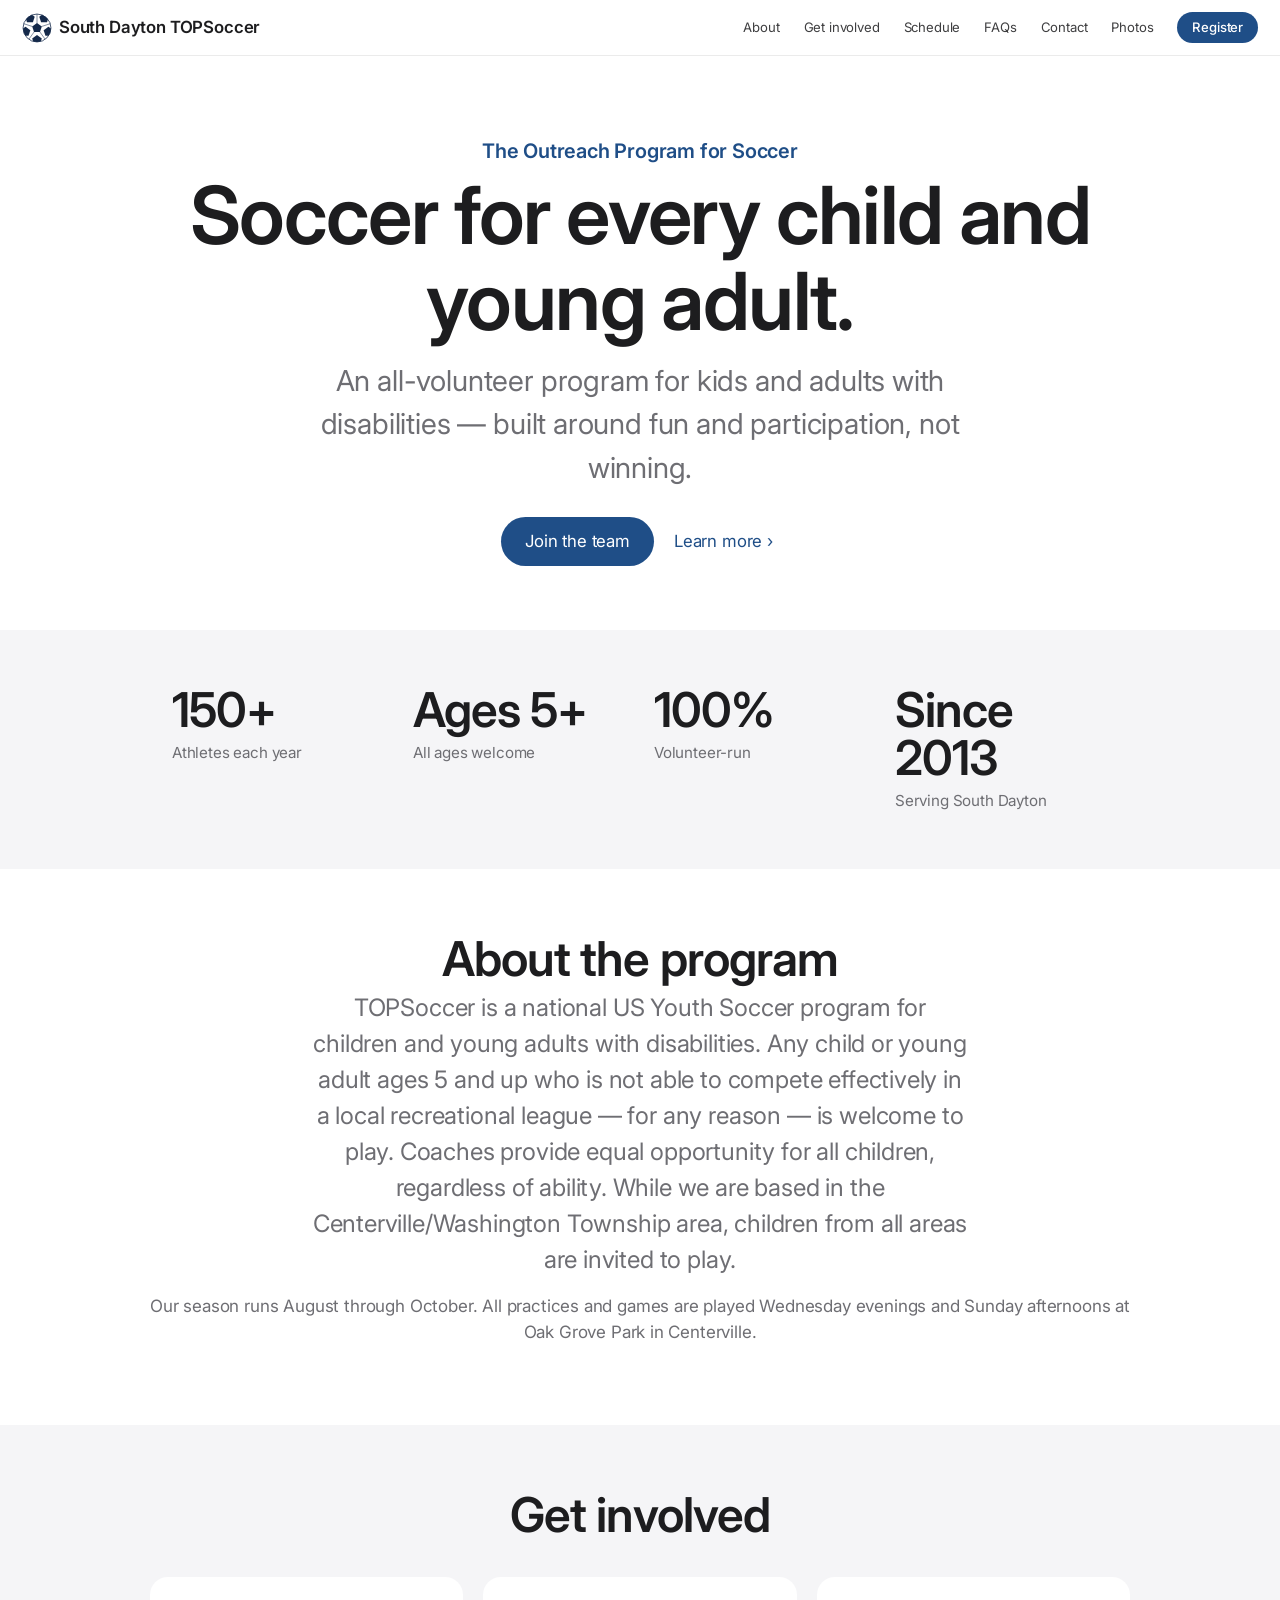
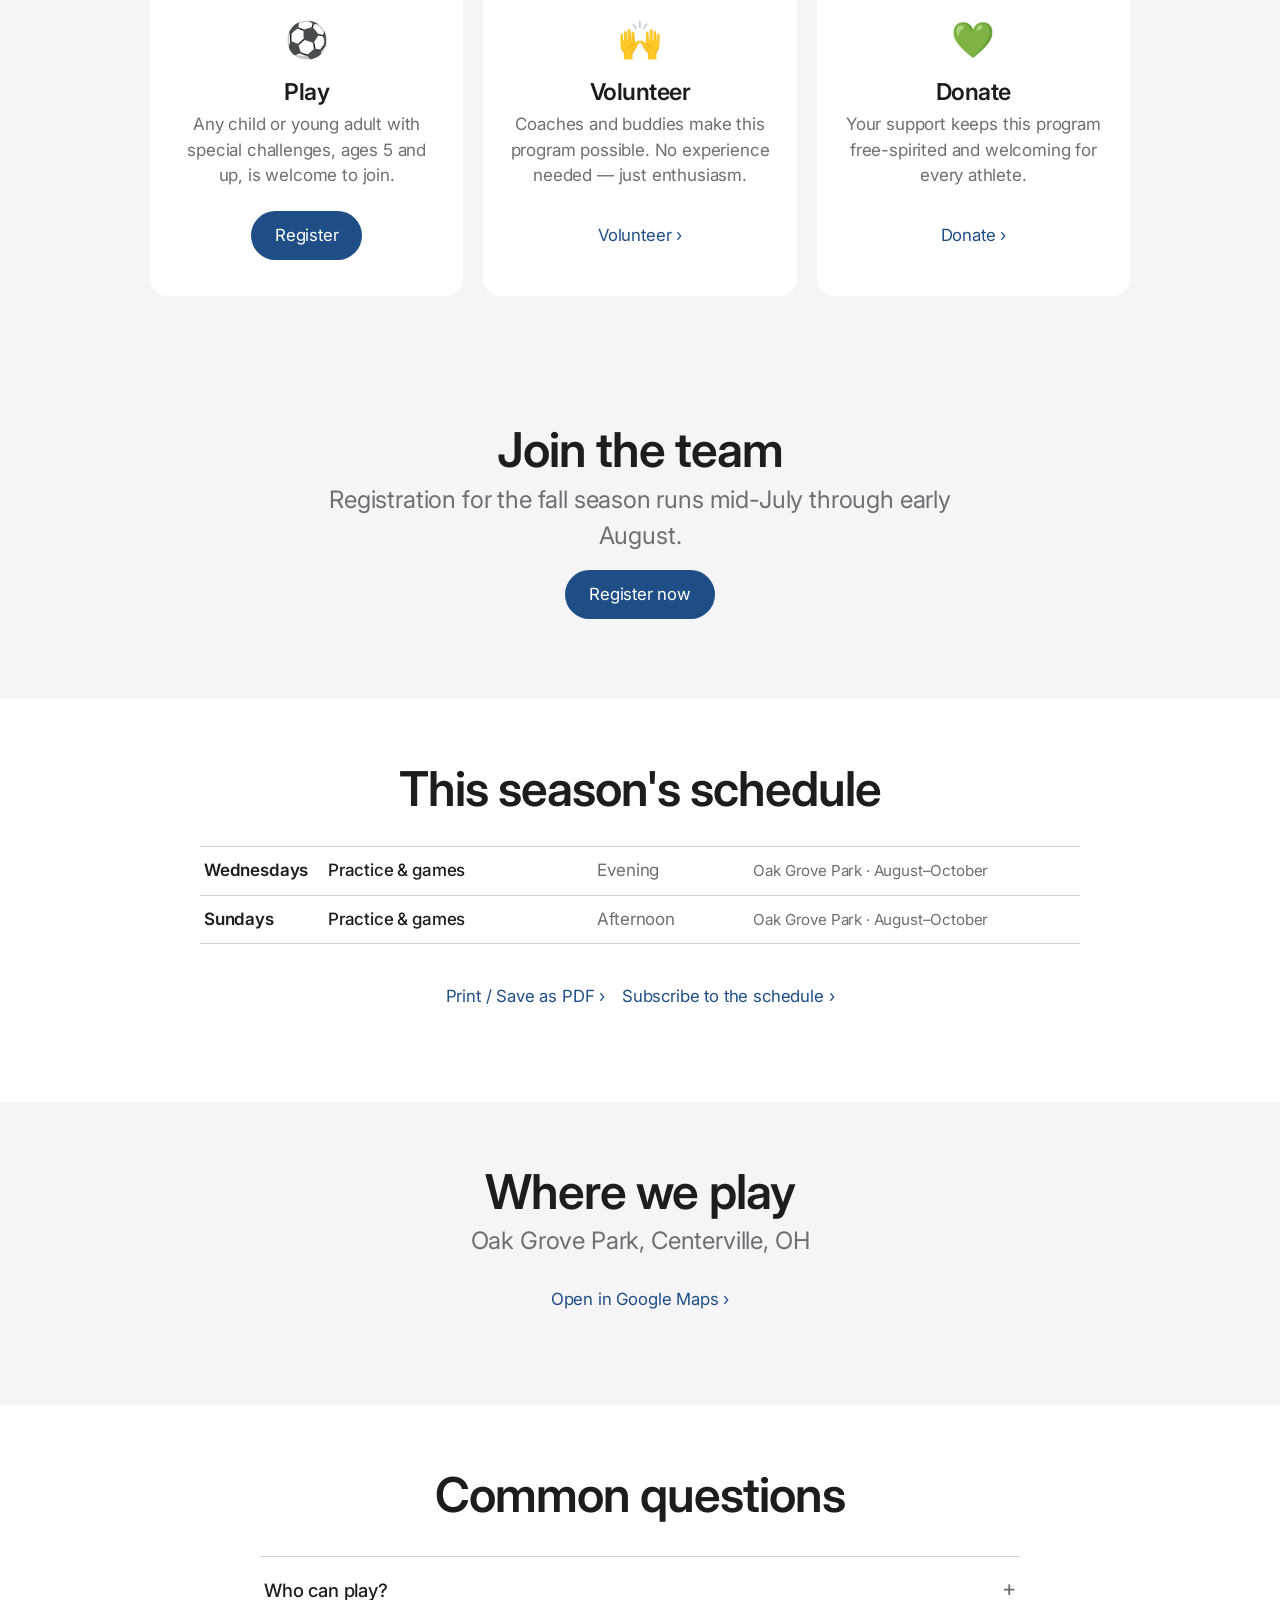
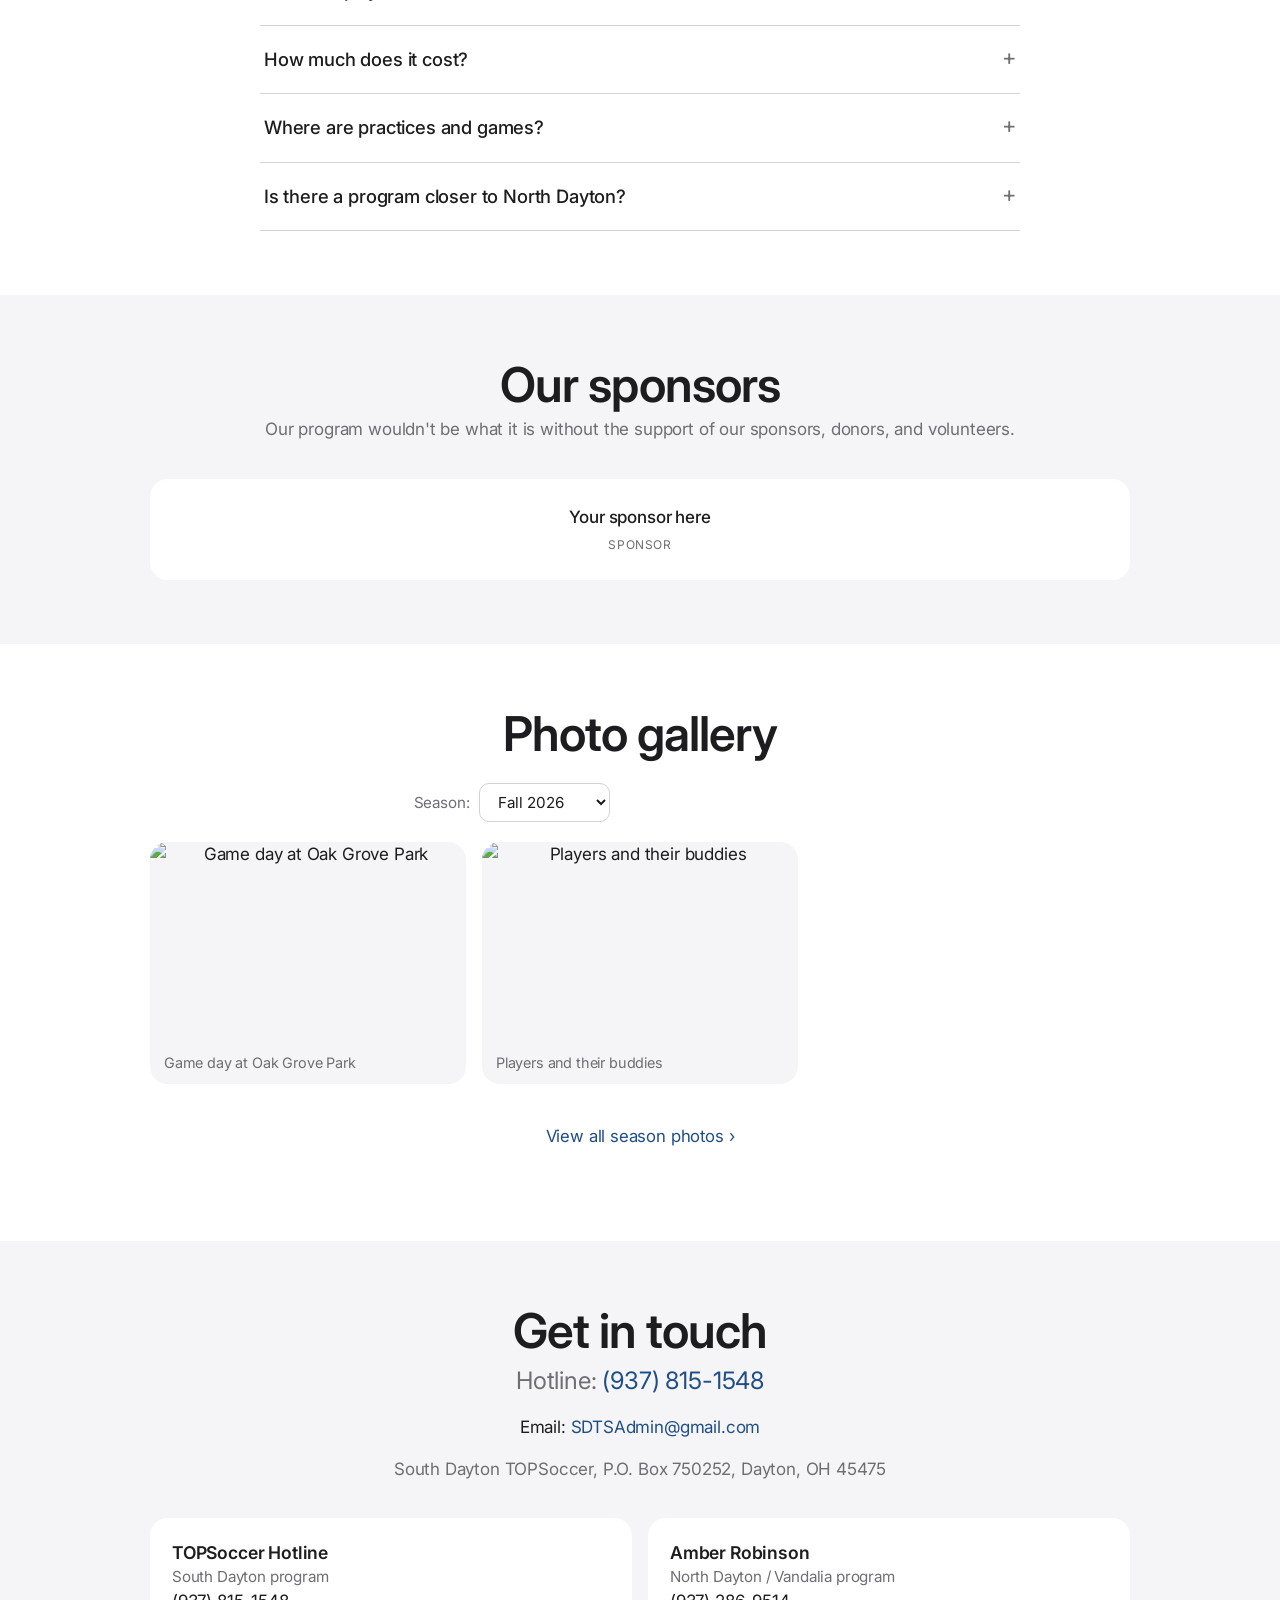
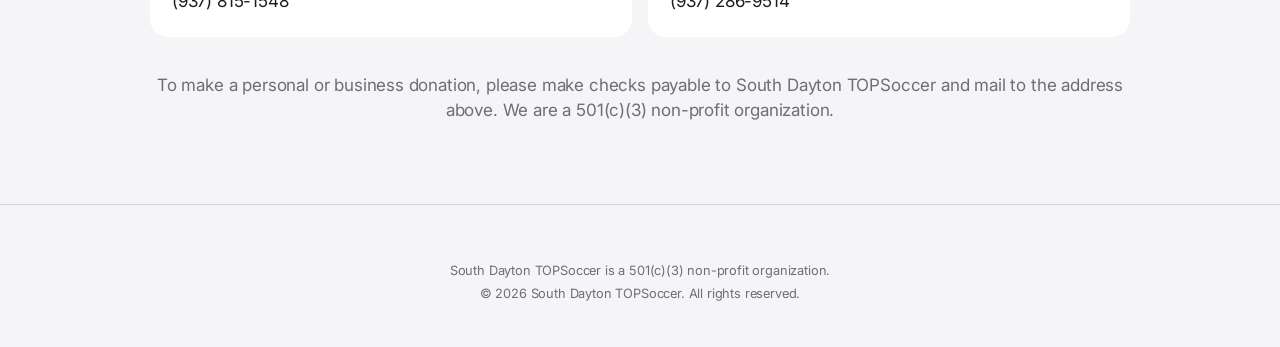
==== SDTS Website/index.html @ ea809ea4 "Add files via upload" ====
<!DOCTYPE html>
<!-- South Dayton TOPSoccer — site shell · Version: 3.17
     v3.17: added a "Print / Save as PDF" button to the Schedule section. It builds
     a clean printable calendar (#schedule-print) and opens the browser print dialog
     (where anyone can Print or Save as PDF). Bumped app.js?v=126 + styles.css?v=321.
     v3.16: bumped styles.css cache-buster to v320 (mobile horizontal-scroll fix).
     v3.15: reverted the pinned-banner topbar (Safari tinted the toolbar orange).
     Banner scrolls away as before; kept the logo shrink-on-scroll (see app.js).
     v3.13: removed the nav-flair soccer-ball + gold-trail graphic from the header.
     v3.11: version-stamped the CSS/JS links (?v=…) so browsers always fetch the
     current files instead of a stale cached copy. Bump the number on each change.
     You should rarely need to edit this file. Content comes from
     the Google Sheet (see config.js + README.md). -->
<html lang="en">
<head>
  <meta charset="utf-8">
  <meta name="viewport" content="width=device-width, initial-scale=1">
  <meta name="theme-color" content="#ffffff">
  <link rel="icon" type="image/svg+xml" href="mark.svg">
  <title>South Dayton TOPSoccer</title>
  <meta name="description" content="South Dayton TOPSoccer — an all-volunteer soccer program for children and young adults with disabilities.">
  <link rel="preconnect" href="https://fonts.googleapis.com">
  <link rel="preconnect" href="https://fonts.gstatic.com" crossorigin>
  <link href="https://fonts.googleapis.com/css2?family=Inter:wght@400;500;600;700&display=swap" rel="stylesheet">
  <link rel="stylesheet" href="styles.css?v=321">
</head>
<body>

  <!-- Field-closing / weather alert. Hidden unless turned on in the Sheet.
       Scrolls away with the page (only the nav below stays pinned). -->
  <div id="alert-banner" class="alert-banner" hidden>
    <span class="alert-icon" aria-hidden="true">⚠️</span>
    <span id="alert-text"></span>
  </div>

  <!-- Sticky navigation -->
  <header class="nav">
    <a class="brand" href="#top">
      <img id="brand-logo" class="brand-logo" src="mark.svg" alt="" />
      <span id="brand-name">South Dayton TOPSoccer</span>
    </a>

    <nav class="nav-links" aria-label="Primary">
      <a href="#about">About</a>
      <a href="#involved">Get involved</a>
      <a href="#schedule">Schedule</a>
      <a href="#faqs">FAQs</a>
      <a href="#contact">Contact</a>
      <a href="#photos">Photos</a>
      <a id="nav-register" class="nav-cta" href="#register">Register</a>
    </nav>
  </header>

  <main id="top">

    <!-- Hero -->
    <section class="hero">
      <p class="eyebrow" id="tagline">The Outreach Program for Soccer</p>
      <h1 id="hero-headline">Soccer for every child and young adult.</h1>
      <p class="hero-sub" id="hero-subtext"></p>
      <div class="hero-actions">
        <a id="hero-register" class="btn btn-primary" href="#register">Join the team</a>
        <a class="btn btn-ghost" href="#about">Learn more</a>
      </div>
    </section>

    <!-- Optional announcement card (hidden unless set in the Sheet) -->
    <section class="wrap">
      <div id="announcement" class="announcement" hidden>
        <strong>Announcement</strong>
        <p id="announcement-text"></p>
      </div>
    </section>

    <!-- Impact stats band -->
    <section class="stats-band">
      <div id="stats-list" class="stats-grid wrap"></div>
    </section>

    <!-- About -->
    <section id="about" class="section">
      <h2>About the <em>program</em></h2>
      <p id="about-text" class="lead"></p>
      <p id="season-info" class="muted"></p>
    </section>

    <!-- Get involved -->
    <section id="involved" class="section alt">
      <h2>Get <em>involved</em></h2>
      <div class="involve-grid">
        <div class="involve-card">
          <div class="involve-icon" aria-hidden="true">⚽</div>
          <h3>Play</h3>
          <p>Any child or young adult with special challenges, ages 5 and up, is welcome to join.</p>
          <a id="involve-register" class="btn btn-primary" href="#register">Register</a>
        </div>
        <div class="involve-card">
          <div class="involve-icon" aria-hidden="true">🙌</div>
          <h3>Volunteer</h3>
          <p>Coaches and buddies make this program possible. No experience needed — just enthusiasm.</p>
          <a id="involve-volunteer" class="btn btn-ghost" href="#contact">Volunteer</a>
        </div>
        <div class="involve-card">
          <div class="involve-icon" aria-hidden="true">💚</div>
          <h3>Donate</h3>
          <p>Your support keeps this program free-spirited and welcoming for every athlete.</p>
          <a id="involve-donate" class="btn btn-ghost" href="#contact">Donate</a>
        </div>
      </div>
    </section>

    <!-- Register -->
    <section id="register" class="section card-accent">
      <h2>Join the <em>team</em></h2>
      <p id="registration-window" class="lead"></p>
      <p><a id="register-link" class="btn btn-primary" href="#" target="_blank" rel="noopener">Register now</a></p>
      <p id="register-closed" class="muted" hidden>Registration is currently closed — check back soon.</p>
    </section>

    <!-- Schedule -->
    <section id="schedule" class="section">
      <h2 id="schedule-heading">This season's <em>schedule</em></h2>
      <div id="schedule-list" class="cards"></div>
      <p style="margin-top:28px">
        <a id="schedule-print-btn" class="btn btn-ghost" href="#" role="button" hidden>Print / Save as PDF</a>
        <a id="cal-subscribe" class="btn btn-ghost" href="#" target="_blank" rel="noopener" hidden>Subscribe to the schedule</a>
      </p>
      <p id="cal-note" class="muted" style="font-size:.85rem; margin-top:6px;" hidden></p>
    </section>

    <!-- Location -->
    <section id="location" class="section alt">
      <h2>Where we <em>play</em></h2>
      <p class="lead"><span id="location-name">Oak Grove Park</span><span id="location-address-wrap">, <span id="location-address"></span></span></p>
      <p><a id="location-maps" class="btn btn-ghost" href="#" target="_blank" rel="noopener">Open in Google Maps</a></p>
    </section>

    <!-- FAQs -->
    <section id="faqs" class="section">
      <h2>Common <em>questions</em></h2>
      <div id="faq-list" class="faqs"></div>
    </section>

    <!-- Sponsors -->
    <section id="sponsors" class="section alt">
      <h2>Our <em>sponsors</em></h2>
      <p class="muted">Our program wouldn't be what it is without the support of our sponsors, donors, and volunteers.</p>
      <div id="sponsor-list" class="sponsors"></div>
    </section>

    <!-- Volunteer Teams — community recognition (from the Volunteers tab) -->
    <section id="volunteers" class="section" hidden>
      <h2 id="volunteers-heading">Our <em>volunteer teams</em></h2>
      <p id="volunteers-intro" class="lead"></p>
      <div id="volunteer-list" class="vteams"></div>
    </section>

    <!-- Photos -->
    <section id="photos" class="section">
      <h2>Photo <em>gallery</em></h2>
      <div id="season-filter-wrap" class="filter-wrap"></div>
      <div id="photo-gallery" class="gallery"></div>
      <p><a id="photos-link" class="btn btn-ghost" href="#" target="_blank" rel="noopener">View all season photos</a></p>
    </section>

    <!-- Contact -->
    <section id="contact" class="section card-accent">
      <h2>Get in <em>touch</em></h2>
      <p class="lead"><span id="phone-label">Hotline</span>: <a id="contact-phone" href="#"></a></p>
      <p><span id="email-label">Email</span>: <a id="contact-email" href="#"></a></p>
      <p class="muted" id="mailing-address"></p>
      <div id="contact-list" class="contacts"></div>
      <p class="muted" id="donate-text"></p>
    </section>

  </main>

  <footer class="footer">
    <div id="social" class="social"></div>
    <p><span id="footer-org">South Dayton TOPSoccer</span> is a 501(c)(3) non-profit organization.</p>
    <p class="muted">© <span id="year"></span> <span id="footer-org2">South Dayton TOPSoccer</span>. All rights reserved.</p>
  </footer>

  <!-- Printable schedule: built by app.js, shown only when printing via the button. -->
  <div id="schedule-print" class="print-root" aria-hidden="true"></div>

  <script src="config.js?v=110"></script>
  <script src="app.js?v=126"></script>
</body>
</html>
---- SDTS Website/styles.css ----
/* South Dayton TOPSoccer — styles · Version: 3.21
   v3.21: printable schedule styles (.print-root + @media print) for the new
   "Print / Save as PDF" button — hidden on screen, laid out as a clean table
   when printing. See the block at the end of this file.
   v3.20: fixed iPhone "rocking side to side" (horizontal scroll). A long
   unbreakable URL in the schedule calendar note (#cal-note) was forcing the
   page ~120px wider than the phone screen. Added overflow-wrap: break-word so
   long strings/URLs wrap, plus overflow-x: clip on <html> as a sticky-safe
   safety net, and max-width:100% on media. See the html/body rules below.
   v3.19: reverted the .topbar (banner no longer pinned); kept the logo
   shrink-on-scroll rule (.nav.shrunk .brand-logo) + transition.
   v3.17: removed dead .nav-flair rules (soccer-ball + gold-trail graphic deleted).
   Apple-style: light, clean, big type, lots of whitespace, system font,
   centered feature sections, blue accents. Palette tokens at the top. */

:root {
  --bg:      #ffffff;
  --bg-alt:  #f5f5f7;   /* Apple's signature light gray section */
  --ink:     #1d1d1f;   /* near-black text */
  --muted:   #6e6e73;   /* secondary gray */
  --blue:    #1f4e87;   /* button blue — brand navy-blue, matches the crest family */
  --link:    #1f4e87;   /* text-link blue — same brand blue */
  --line:    #d2d2d7;
  --radius:  18px;
  --maxw:    980px;
  --font: -apple-system, BlinkMacSystemFont, "SF Pro Display", "SF Pro Text",
          "Inter", "Helvetica Neue", Helvetica, Arial, sans-serif;
}

* { box-sizing: border-box; }
/* overflow-x: clip stops any stray-wide element from creating horizontal
   scroll ("rocking") on phones. Unlike overflow:hidden it does NOT make <html>
   a scroll container, so the sticky nav keeps working. */
html { scroll-behavior: smooth; scroll-padding-top: 84px; overflow-x: clip; }
body {
  margin: 0; background: var(--bg); color: var(--ink);
  font-family: var(--font); line-height: 1.5; font-size: 17px;
  -webkit-font-smoothing: antialiased; letter-spacing: -.01em;
  /* Break long words / URLs instead of letting them widen the page. */
  overflow-wrap: break-word; word-break: break-word;
}
/* Media never overflows its container. */
img, svg, iframe, video { max-width: 100%; }

h1, h2, h3 { font-weight: 600; line-height: 1.07; letter-spacing: -.02em; color: var(--ink); }
h2 { font-size: clamp(2rem, 4.5vw, 3rem); margin: 0 0 .4rem; }
h3 { font-size: 1.45rem; margin: 0 0 .4rem; }
em { font-style: normal; color: inherit; }      /* headlines stay upright */
p { margin: 0 0 1rem; }
a { color: var(--link); text-decoration: none; }
a:hover { text-decoration: underline; }
.muted { color: var(--muted); }
.lead { font-size: clamp(1.15rem, 2.2vw, 1.5rem); color: var(--muted); font-weight: 400; }
.eyebrow { font-size: 1.25rem; color: var(--blue); font-weight: 600; margin: 0 0 6px; letter-spacing: -.01em; }

/* Alert banner */
.alert-banner {
  background: #bf4800; color: #fff; text-align: center;
  padding: 16px 20px; font-weight: 500; font-size: 1.02rem; line-height: 1.4;
}
.alert-banner .alert-icon { margin-right: 6px; }

/* Nav — slim frosted bar */
.nav {
  position: sticky; top: 0; z-index: 20;
  display: flex; align-items: center; justify-content: space-between; gap: 16px;
  padding: 10px 22px; min-height: 56px;
  background: rgba(255,255,255,.92); backdrop-filter: saturate(180%) blur(20px);
  border-bottom: 1px solid rgba(0,0,0,.08);
}
.brand { display: flex; align-items: center; gap: 7px; font-weight: 600; font-size: 1.05rem; color: var(--ink); min-width: 0; }
.brand .logo { font-size: 1.2rem; }
/* Height comes from the --brand-logo-h variable that app.js sets from the
   sheet's logo_height (default 30px). max-width keeps wide banner logos from
   ever overflowing their container; the mobile query below caps the size. */
.brand-logo { height: var(--brand-logo-h, 30px); width: auto; max-width: 100%; display: block; transition: height .25s ease; }
/* Shrink-on-scroll: once you scroll down the logo compacts; scroll back to the
   top and it grows again. --brand-logo-h-shrunk is set by app.js from the base
   logo height (see brand-logo sizing there). */
.nav.shrunk .brand-logo { height: var(--brand-logo-h-shrunk, 34px); }
.nav-links { display: flex; flex-wrap: wrap; align-items: center; gap: 24px; }
.nav-links a { color: var(--ink); font-weight: 400; font-size: .82rem; opacity: .85; }
.nav-links a:hover { opacity: 1; text-decoration: none; color: var(--link); }
.nav-links a.nav-cta { background: var(--blue); color: #fff; padding: 6px 15px; border-radius: 980px; opacity: 1; font-weight: 500; }
.nav-links a.nav-cta:hover { background: #2a5fa0; color: #fff; }

/* Layout — full-bleed feature sections with centered content */
.wrap { max-width: var(--maxw); margin: 0 auto; padding: 0 22px; }
.section { padding: 64px 22px; text-align: center; }
.section > * { max-width: var(--maxw); margin-left: auto; margin-right: auto; }
.section .lead { max-width: 44ch; }
.section.alt, .card-accent { background: var(--bg-alt); }

/* Hero */
.hero { padding: 80px 22px 64px; text-align: center; max-width: var(--maxw); margin: 0 auto; }
.hero h1 { font-size: clamp(2.8rem, 7vw, 5rem); font-weight: 600; margin: 0 0 16px; }
.hero-sub { font-size: clamp(1.25rem, 3vw, 1.8rem); color: var(--muted); font-weight: 400; max-width: 40ch; margin: 0 auto 28px; }
.hero-actions { display: flex; gap: 14px; justify-content: center; flex-wrap: wrap; align-items: center; }

/* Buttons */
.btn { display: inline-block; font-size: 1.05rem; font-weight: 400; cursor: pointer; }
.btn-primary { background: var(--blue); color: #fff; padding: 12px 24px; border-radius: 980px; }
.btn-primary:hover { background: #2a5fa0; text-decoration: none; }
.btn-ghost { color: var(--link); padding: 12px 6px; }
.btn-ghost::after { content: " \203A"; }            /* › chevron, Apple-style link */
.btn-ghost:hover { text-decoration: underline; }

/* Accent panel (register / contact) */
.card-accent { background: var(--bg-alt); }

/* Stats band — big centered numbers */
.stats-band { padding: 56px 22px; background: var(--bg-alt); }
.stats-grid { display: grid; grid-template-columns: repeat(auto-fit, minmax(150px, 1fr)); gap: 28px; max-width: var(--maxw); margin: 0 auto; }
.stats-grid .stat .num { font-size: 3rem; font-weight: 600; color: var(--ink); line-height: 1; letter-spacing: -.02em; }
.stats-grid .stat .lbl { font-size: .95rem; color: var(--muted); margin-top: 8px; }

/* Announcement */
.announcement { margin: 22px auto 0; max-width: var(--maxw); padding: 16px 22px; background: var(--bg-alt); border-radius: var(--radius); text-align: center; }
.announcement strong { display: block; color: var(--blue); text-transform: uppercase; letter-spacing: .04em; font-size: .72rem; }
.announcement p { margin: 4px 0 0; }

/* Get involved */
.involve-grid { display: grid; grid-template-columns: repeat(auto-fit, minmax(250px, 1fr)); gap: 20px; margin-top: 36px; text-align: center; }
.involve-card { border-radius: var(--radius); padding: 36px 26px; background: var(--bg-alt); }
.involve-icon { font-size: 2.2rem; }
.involve-card h3 { margin: 14px 0 8px; }
.involve-card p { color: var(--muted); margin: 0 0 22px; }

/* Cards (schedule) */
.cards { display: grid; grid-template-columns: repeat(auto-fit, minmax(230px, 1fr)); gap: 18px; margin-top: 36px; text-align: left; }
.card { border-radius: var(--radius); padding: 24px; background: var(--bg-alt); }
.section.alt .card, .section.alt .involve-card { background: #fff; }
.card .when { font-weight: 600; color: var(--ink); font-size: 1.1rem; }
.card .ev { font-size: 1.05rem; margin: 4px 0; }
.card .meta { color: var(--muted); font-size: .95rem; }

/* Schedule — compact one-line-per-row table (past dates dimmed) */
.sched { max-width: 880px; margin: 32px auto 0; text-align: left; }
.srow { display: grid; grid-template-columns: 108px 1.1fr 140px 1.4fr; gap: 16px;
        align-items: baseline; padding: 11px 4px; border-bottom: 1px solid var(--line); }
.srow:first-child { border-top: 1px solid var(--line); }
.srow .sdate { font-weight: 600; white-space: nowrap; }
.srow .sev { font-weight: 500; }
.srow .stime { color: var(--muted); white-space: nowrap; }
.srow .sloc { color: var(--muted); font-size: .95rem; }
.srow.past { opacity: .58; }
@media (max-width: 640px) {
  .srow { grid-template-columns: 1fr; gap: 1px; padding: 12px 4px; }
  .srow .stime, .srow .sloc { font-size: .92rem; }
}

/* FAQs */
.faqs { display: grid; gap: 0; max-width: 760px; margin: 36px auto 0; text-align: left; border-top: 1px solid var(--line); }
.faq { border-bottom: 1px solid var(--line); }
.faq summary { cursor: pointer; padding: 20px 4px; font-weight: 500; font-size: 1.15rem; list-style: none; }
.faq summary::-webkit-details-marker { display: none; }
.faq summary::after { content: "+"; float: right; color: var(--muted); font-weight: 400; font-size: 1.4rem; line-height: 1; }
.faq[open] summary::after { content: "\2013"; }
.faq .ans { padding: 0 4px 20px; color: var(--muted); }

/* Sponsors */
.sponsors { display: grid; grid-template-columns: repeat(auto-fit, minmax(170px, 1fr)); gap: 16px; margin-top: 36px; }
.sponsor { border-radius: var(--radius); padding: 26px; text-align: center; background: var(--bg-alt); font-weight: 500; }
.section.alt .sponsor { background: #fff; }
.sponsor .level { display: block; font-size: .75rem; color: var(--muted); font-weight: 400; text-transform: uppercase; letter-spacing: .05em; margin-top: 6px; }

/* Contacts */
.contacts { display: grid; grid-template-columns: repeat(auto-fit, minmax(230px, 1fr)); gap: 16px; margin: 36px auto; text-align: left; max-width: var(--maxw); }
.contact-card { border-radius: var(--radius); padding: 22px; background: #fff; }
.contact-card .nm { font-weight: 600; font-size: 1.1rem; }
.contact-card .role { color: var(--muted); font-size: .95rem; }

/* Photo gallery */
/* auto-fill (not auto-fit) so a single photo stays a normal tile instead of
   stretching to fill the whole row. All tiles are a uniform height. */
/* Season picker above the gallery (shown only when 2+ seasons exist) */
.filter-wrap { display: flex; justify-content: center; margin: 24px 0 0; }
.filter-wrap:empty { margin: 0; }
.season-filter { display: inline-flex; align-items: center; gap: 10px; font-size: .95rem; color: var(--muted); }
.season-filter select { font: inherit; padding: 8px 14px; border: 1px solid var(--line); border-radius: 10px; background: var(--bg); color: var(--ink); cursor: pointer; }
.gallery { display: grid; grid-template-columns: repeat(auto-fill, minmax(240px, 1fr)); gap: 16px; margin: 20px auto 28px; max-width: var(--maxw); justify-content: center; }
.gallery .shot { margin: 0; border-radius: var(--radius); overflow: hidden; background: var(--bg-alt); position: relative; }
/* object-position: center top keeps the TOP of each photo (heads) and crops the
   bottom instead of trimming equally — rescues most "heads cut off" group shots. */
.gallery .shot img { width: 100%; height: 200px; object-fit: cover; object-position: center top; display: block; }
.gallery .shot figcaption { font-size: .9rem; color: var(--muted); padding: 10px 14px; text-align: left; }
/* Filename overlay — only rendered when "?ids" is on the URL (admin/pruning aid) */
.gallery .shot .fileid { position: absolute; top: 8px; left: 8px; max-width: calc(100% - 16px);
  background: rgba(0,0,0,.74); color: #fff; font-size: .72rem; font-weight: 600;
  line-height: 1.25; padding: 3px 7px; border-radius: 6px; word-break: break-all; }

/* Volunteer Teams — community recognition cards (from the Volunteers tab) */
.vteams { display: grid; grid-template-columns: repeat(auto-fill, minmax(260px, 1fr)); gap: 16px;
  margin: 36px auto 0; max-width: var(--maxw); justify-content: center; }
.vteam { background: var(--bg); border: 1px solid var(--line); border-radius: var(--radius);
  padding: 22px 22px 18px; text-align: left; }
.vteam .vname { font-weight: 700; font-size: 1.12rem; color: var(--ink); line-height: 1.25; }
.vteam .vcoach { color: var(--muted); margin-top: 6px; font-size: .96rem; }
.vteam .vtags { display: flex; flex-wrap: wrap; gap: 8px; margin-top: 14px; }
.vteam .vtag { font-size: .76rem; font-weight: 600; color: var(--link);
  background: rgba(31,78,135,.10); border-radius: 999px; padding: 4px 11px; }
.vteam .vtag.vseason { color: var(--muted); background: var(--bg-alt); }

/* Footer */
.footer { padding: 40px 22px; background: var(--bg-alt); border-top: 1px solid var(--line); text-align: center; font-size: .8rem; color: var(--muted); }
.footer p { margin: 4px 0; }
.social { display: flex; gap: 22px; justify-content: center; margin-bottom: 16px; }
.social a { color: var(--link); font-weight: 500; }

@media (max-width: 640px) {
  .section { padding: 64px 22px; }
  .hero { padding: 64px 22px 52px; }
  /* Stacked header on phones: logo centered on its own row, links wrap below.
     This prevents a wide banner logo from overflowing and shoving the nav. */
  .nav { flex-wrap: wrap; padding: 10px 16px; row-gap: 8px; }
  .brand { flex: 1 1 100%; justify-content: center; }
  .brand-logo { height: auto; max-height: 46px; max-width: 88%; }
  .nav-links { flex: 1 1 100%; justify-content: center; gap: 14px 16px; }
  .nav-links a { font-size: .82rem; }
}


/* ---------- Printable schedule (Print / Save as PDF button) ---------- */
/* Built by app.js into #schedule-print; hidden on screen, revealed only when
   printing after the button adds .print-schedule to <body>. Normal Ctrl+P
   (without the flag) prints the page as usual. */
.print-root { display: none; }

@media print {
  body.print-schedule > *:not(.print-root) { display: none !important; }
  body.print-schedule .print-root { display: block !important; }
  body.print-schedule { background: #fff; }

  .print-root { color: #000; font-family: var(--font); }
  .print-root .p-head { display: flex; align-items: center; gap: 14px;
    border-bottom: 2px solid #1f4e87; padding-bottom: 10px; margin-bottom: 16px; }
  .print-root .p-logo { height: 48px; width: auto; }
  .print-root .p-org { font-size: 19px; font-weight: 700; color: #1f4e87; line-height: 1.15; }
  .print-root .p-title { font-size: 13px; color: #333; margin-top: 2px; }
  .print-root .p-table { width: 100%; border-collapse: collapse; font-size: 12px; }
  .print-root .p-table th { text-align: left; font-size: 10px; text-transform: uppercase;
    letter-spacing: .05em; color: #555; border-bottom: 1.5px solid #999; padding: 7px 8px; }
  .print-root .p-table td { padding: 7px 8px; border-bottom: 1px solid #ddd; vertical-align: top; }
  .print-root .p-table .p-date { white-space: nowrap; font-weight: 600; }
  .print-root .p-table .p-ev { font-weight: 500; }
  .print-root .p-table .p-time { white-space: nowrap; color: #333; }
  .print-root .p-table .p-loc { color: #444; }
  .print-root .p-table tr { page-break-inside: avoid; }
  .print-root .p-table thead { display: table-header-group; }  /* repeat header each page */
  .print-root .p-foot { margin-top: 16px; font-size: 10px; color: #777; }
  @page { margin: 0.6in; }
}
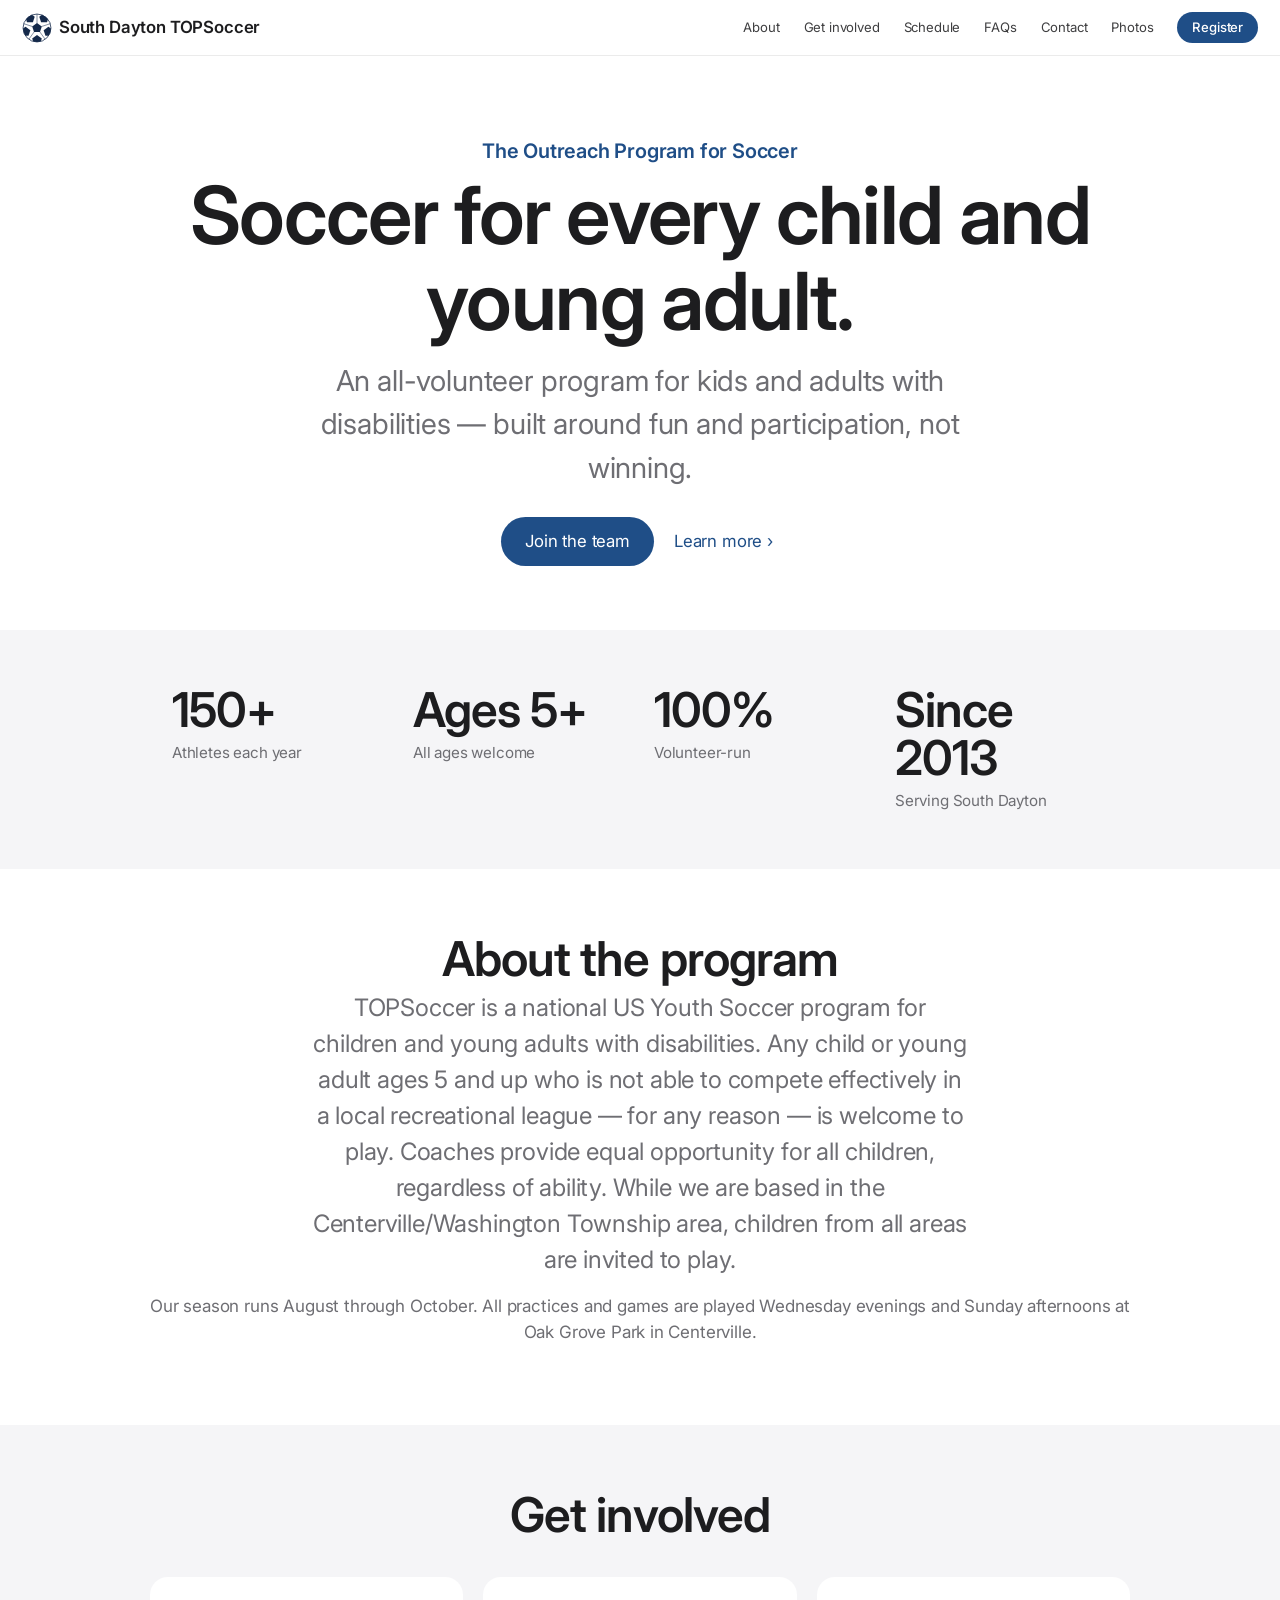
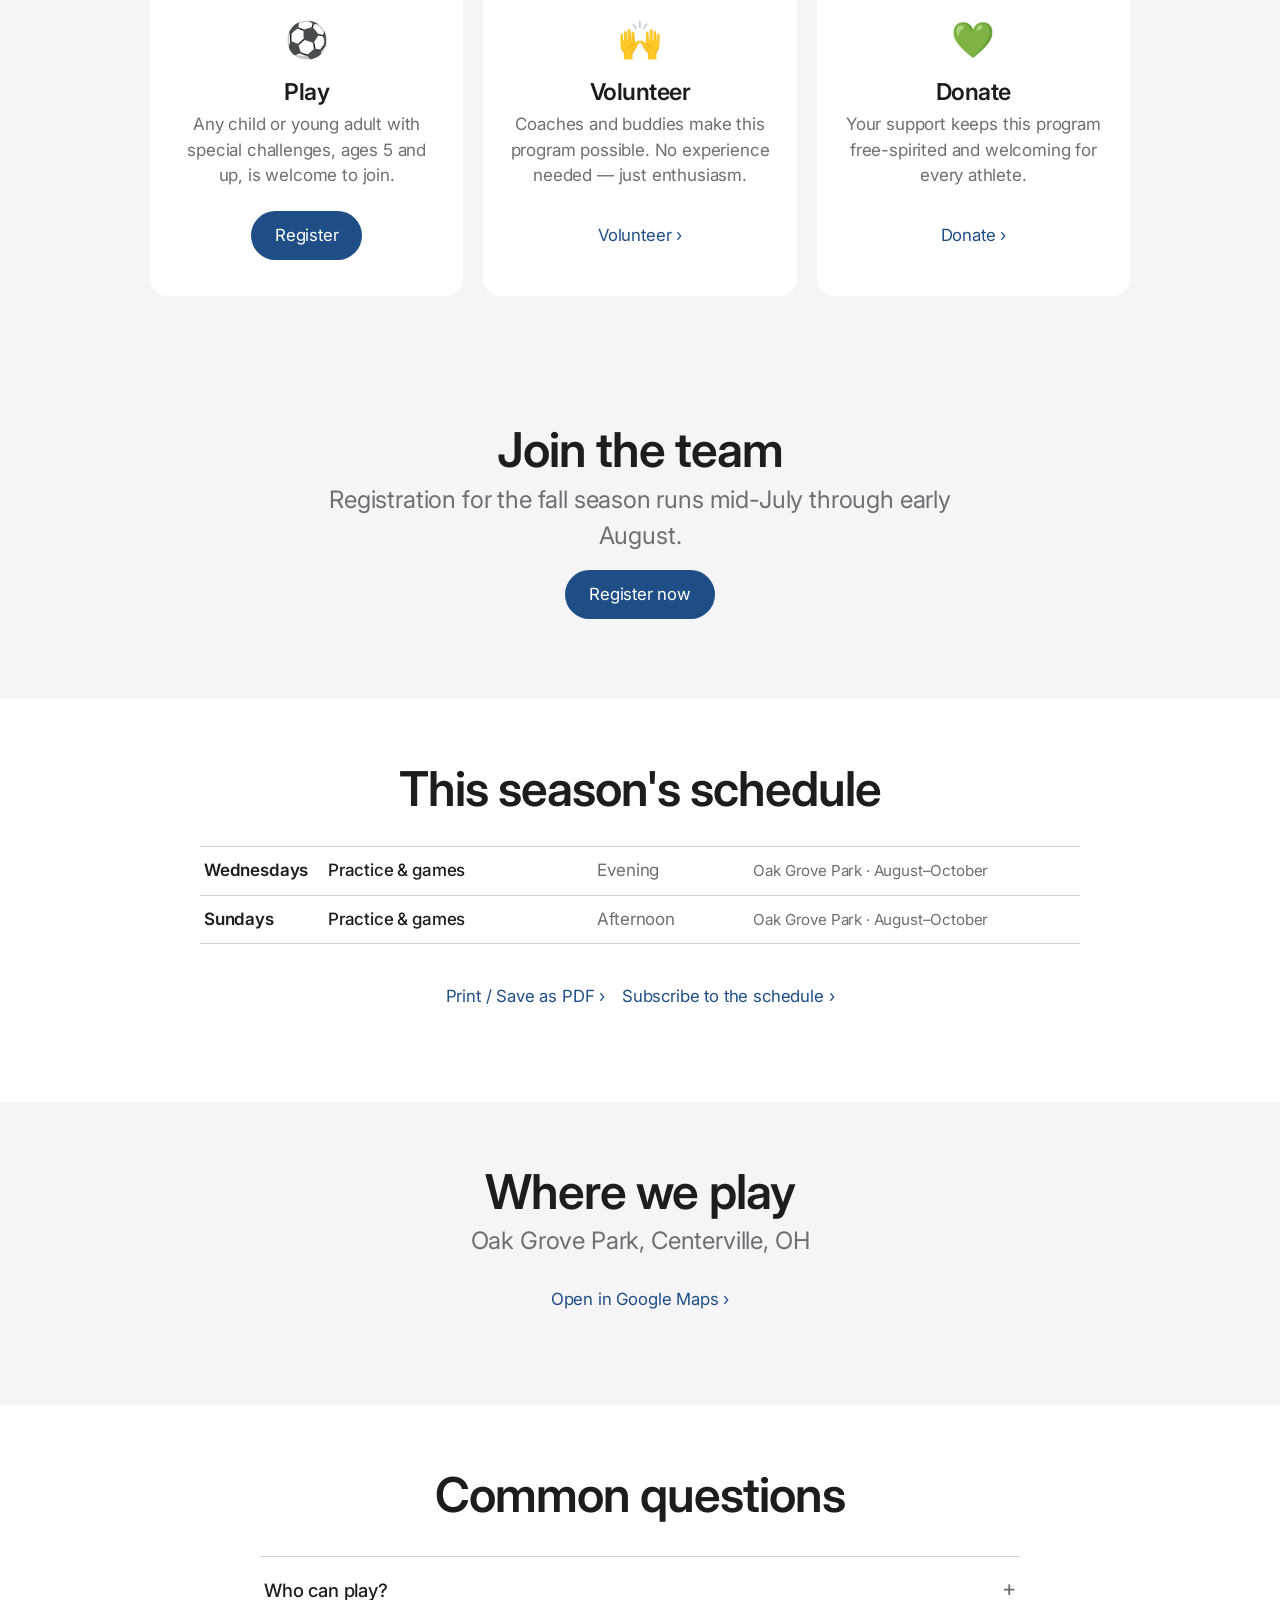
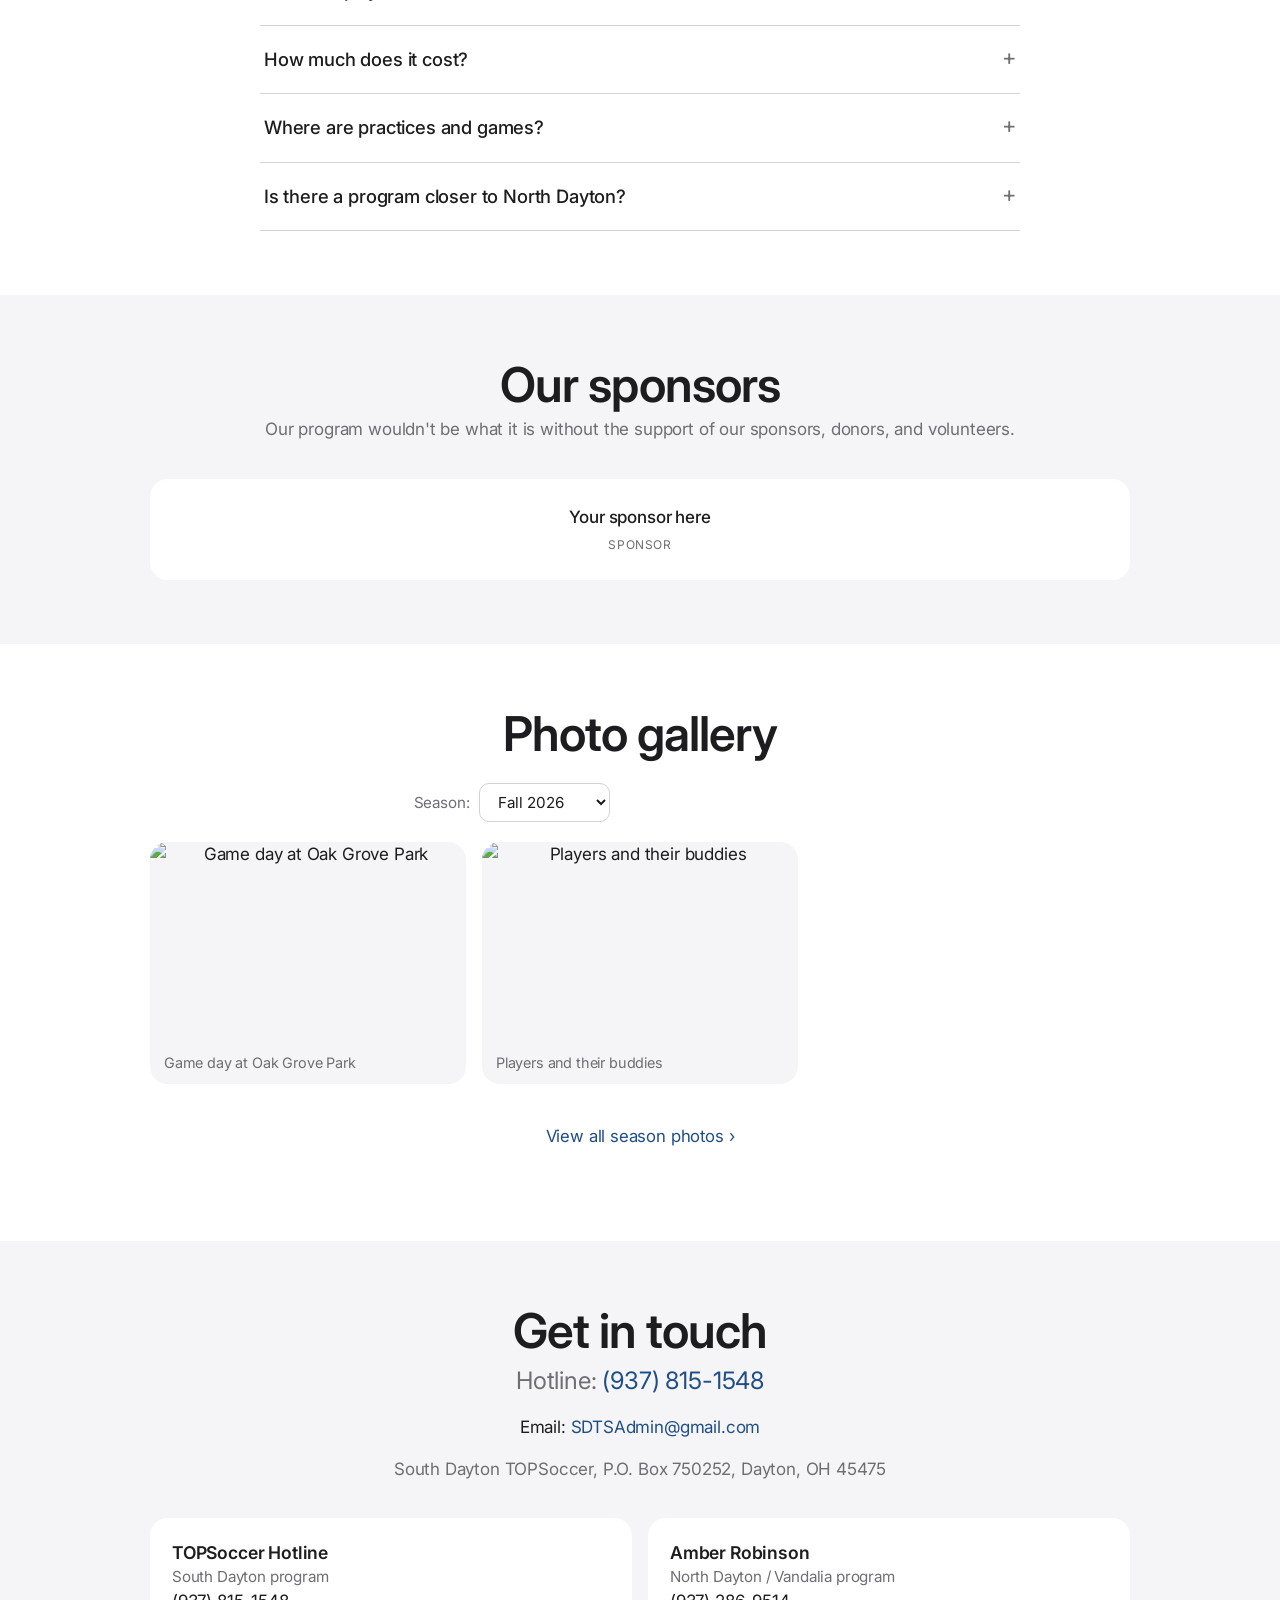
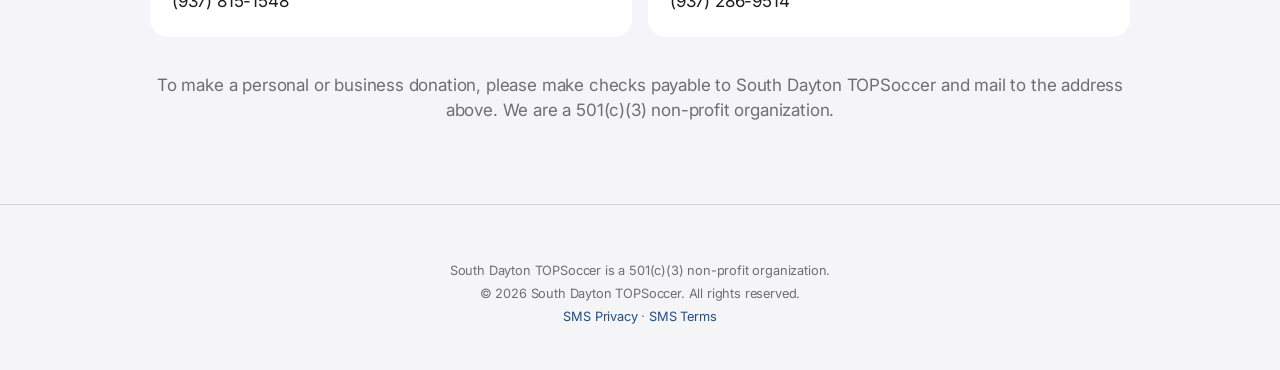
==== commit 6a3972e6: "Add files via upload" ====
--- a/SDTS Website/index.html
+++ b/SDTS Website/index.html
@@ -1,5 +1,7 @@
 <!DOCTYPE html>
-<!-- South Dayton TOPSoccer — site shell · Version: 3.17
+<!-- South Dayton TOPSoccer — site shell · Version: 3.18
+     v3.18: added "SMS Privacy" and "SMS Terms" links to the footer (→ /sms-privacy
+     and /sms-terms) for A2P 10DLC / carrier compliance and member transparency.
      v3.17: added a "Print / Save as PDF" button to the Schedule section. It builds
      a clean printable calendar (#schedule-print) and opens the browser print dialog
      (where anyone can Print or Save as PDF). Bumped app.js?v=126 + styles.css?v=321.
@@ -179,6 +181,7 @@
     <div id="social" class="social"></div>
     <p><span id="footer-org">South Dayton TOPSoccer</span> is a 501(c)(3) non-profit organization.</p>
     <p class="muted">© <span id="year"></span> <span id="footer-org2">South Dayton TOPSoccer</span>. All rights reserved.</p>
+    <p class="muted footer-legal"><a href="/sms-privacy">SMS Privacy</a> · <a href="/sms-terms">SMS Terms</a></p>
   </footer>
 
   <!-- Printable schedule: built by app.js, shown only when printing via the button. -->
